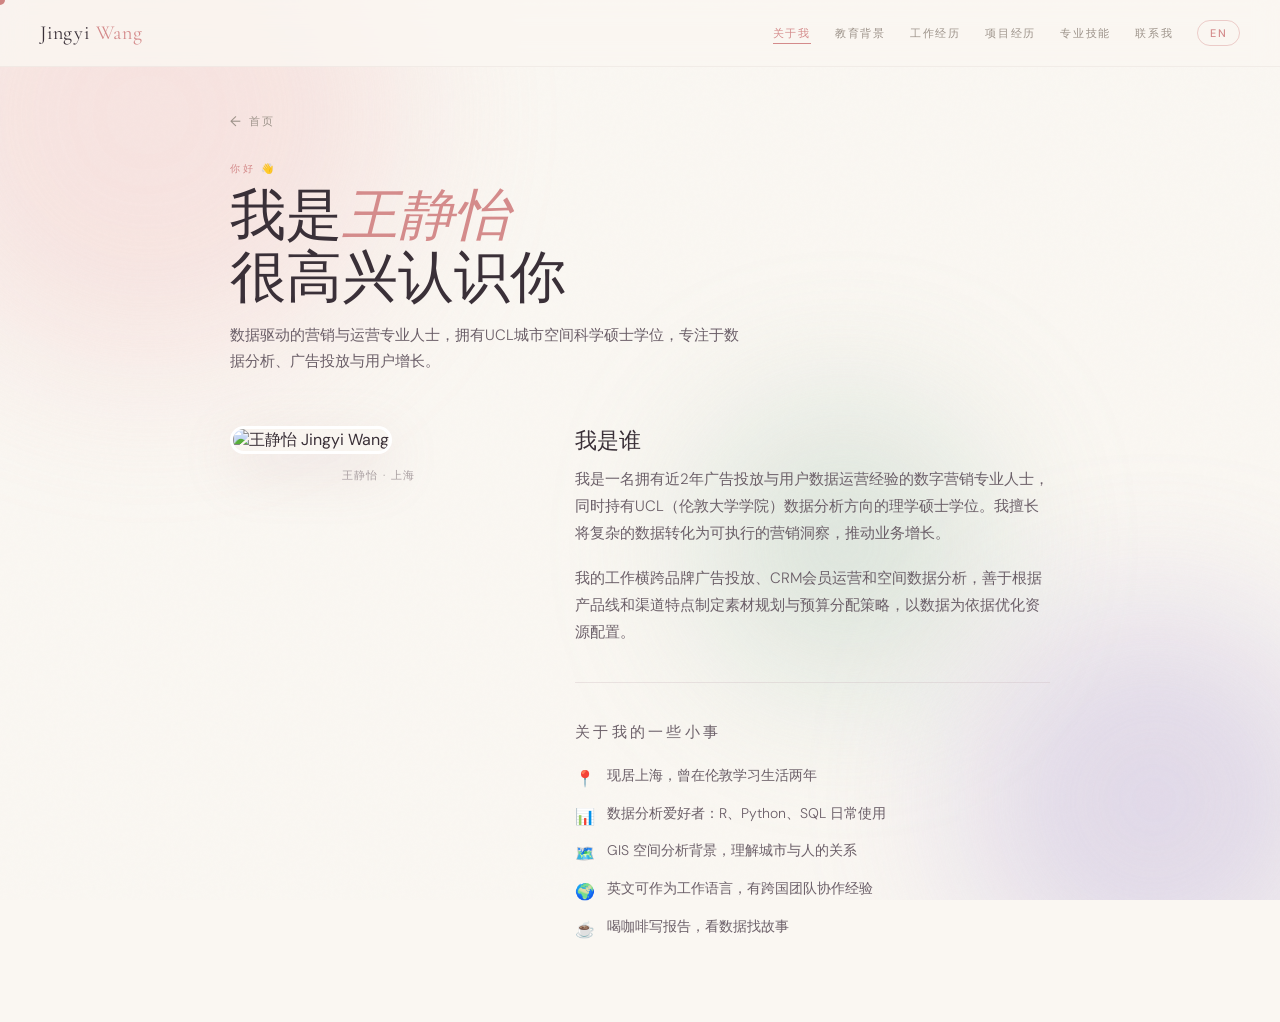
==== about.html @ b6c68acf "Add files via upload" ====
<!DOCTYPE html>
<html lang="zh">
<head>
<meta charset="UTF-8"><meta name="viewport" content="width=device-width,initial-scale=1.0">
<title>关于我 — 王静怡</title>
<link rel="stylesheet" href="shared.css">
<style>
.about-grid{display:grid;grid-template-columns:1fr 1.6fr;gap:48px;align-items:start}
.about-photo-col{position:sticky;top:110px}
.about-photo{width:100%;aspect-ratio:3/4;border-radius:24px;object-fit:cover;box-shadow:0 16px 56px rgba(180,140,150,.2);border:3px solid #fff}
.photo-caption{font-size:11px;color:var(--text-light);letter-spacing:.12em;text-transform:uppercase;margin-top:14px;text-align:center}
.about-text h3{font-family:'Cormorant Garamond',serif;font-size:22px;font-weight:400;color:var(--text-dark);margin-bottom:10px}
.about-text p{font-size:15px;color:var(--text-mid);line-height:1.8;margin-bottom:18px;font-weight:300}
.fact-list{list-style:none;display:flex;flex-direction:column;gap:10px;margin-top:16px}
.fact-list li{display:flex;align-items:flex-start;gap:12px;font-size:14px;color:var(--text-mid);font-weight:300;line-height:1.6}
.fact-icon{font-size:16px;flex-shrink:0;margin-top:2px}
.fact-section-title{font-size:10px;letter-spacing:.22em;text-transform:uppercase;color:var(--rose);margin-bottom:12px;font-weight:500}
@media(max-width:640px){.about-grid{grid-template-columns:1fr}.about-photo{aspect-ratio:1;max-width:240px;margin:0 auto;display:block}.about-photo-col{position:static}}
</style>
</head>
<body>
<div class="cursor" id="cursor"></div>
<div class="overlay" id="overlay"></div>
<div class="bg"><div class="blob blob-1"></div><div class="blob blob-2"></div><div class="blob blob-3"></div></div>
<div class="grain"></div>
<nav class="site-nav">
  <a class="nav-logo" href="index.html">Jingyi <span>Wang</span></a>
  <div class="nav-links">
    <a href="about.html" class="active" data-zh="关于我" data-en="About">关于我</a>
    <a href="education.html" data-zh="教育背景" data-en="Education">教育背景</a>
    <a href="work.html" data-zh="工作经历" data-en="Experience">工作经历</a>
    <a href="projects.html" data-zh="项目经历" data-en="Projects">项目经历</a>
    <a href="skills.html" data-zh="专业技能" data-en="Skills">专业技能</a>
    <a href="contact.html" data-zh="联系我" data-en="Contact">联系我</a>
    <button class="lang-btn" id="langBtn">EN</button>
  </div>
</nav>
<main class="page-main">
  <a class="back-link" href="index.html" data-zh="首页" data-en="Home">首页</a>
  <header class="page-header reveal">
    <p class="page-eyebrow" data-zh="你好 👋" data-en="Hello there 👋">你好 👋</p>
    <h1 class="page-title" data-zh="我是<em>王静怡</em><br>很高兴认识你" data-en="I'm <em>Jingyi</em>,<br>nice to meet you">我是<em>王静怡</em><br>很高兴认识你</h1>
    <p class="page-subtitle" data-zh="数据驱动的营销与运营专业人士，拥有UCL城市空间科学硕士学位，专注于数据分析、广告投放与用户增长。" data-en="Data-driven marketing & operations professional with an MSc from UCL. Passionate about data analysis, paid advertising, and user growth.">数据驱动的营销与运营专业人士，拥有UCL城市空间科学硕士学位，专注于数据分析、广告投放与用户增长。</p>
  </header>
  <div class="about-grid">
    <div class="about-photo-col reveal">
      <img class="about-photo" src="https://avatars.githubusercontent.com/u/115036419?v=4" alt="王静怡 Jingyi Wang">
      <p class="photo-caption">王静怡 · 上海</p>
    </div>
    <div class="about-text">
      <div class="reveal">
        <h3 data-zh="我是谁" data-en="Who I am">我是谁</h3>
        <p data-zh="我是一名拥有近2年广告投放与用户数据运营经验的数字营销专业人士，同时持有UCL（伦敦大学学院）数据分析方向的理学硕士学位。我擅长将复杂的数据转化为可执行的营销洞察，推动业务增长。" data-en="I'm a digital marketing professional with nearly 2 years of experience in paid advertising and user data operations, complemented by an MSc in Data Analysis from UCL. I specialise in turning complex data into actionable marketing insights that drive real business growth.">我是一名拥有近2年广告投放与用户数据运营经验的数字营销专业人士，同时持有UCL（伦敦大学学院）数据分析方向的理学硕士学位。我擅长将复杂的数据转化为可执行的营销洞察，推动业务增长。</p>
        <p data-zh="我的工作横跨品牌广告投放、CRM会员运营和空间数据分析，善于根据产品线和渠道特点制定素材规划与预算分配策略，以数据为依据优化资源配置。" data-en="My work spans brand paid media, CRM membership operations, and spatial data analysis. I excel at developing creative strategies and budget allocation plans tailored to product lines and channels, always guided by data.">我的工作横跨品牌广告投放、CRM会员运营和空间数据分析，善于根据产品线和渠道特点制定素材规划与预算分配策略，以数据为依据优化资源配置。</p>
      </div>
      <hr class="divider">
      <div class="reveal">
        <p class="fact-section-title" data-zh="关于我的一些小事" data-en="A few things about me">关于我的一些小事</p>
        <ul class="fact-list">
          <li><span class="fact-icon">📍</span><span data-zh="现居上海，曾在伦敦学习生活两年" data-en="Based in Shanghai, lived in London for 2 years">现居上海，曾在伦敦学习生活两年</span></li>
          <li><span class="fact-icon">📊</span><span data-zh="数据分析爱好者：R、Python、SQL 日常使用" data-en="Data analysis enthusiast: R, Python, SQL daily">数据分析爱好者：R、Python、SQL 日常使用</span></li>
          <li><span class="fact-icon">🗺️</span><span data-zh="GIS 空间分析背景，理解城市与人的关系" data-en="GIS background — understanding how cities and people connect">GIS 空间分析背景，理解城市与人的关系</span></li>
          <li><span class="fact-icon">🌍</span><span data-zh="英文可作为工作语言，有跨国团队协作经验" data-en="English as working language, experienced in cross-border teams">英文可作为工作语言，有跨国团队协作经验</span></li>
          <li><span class="fact-icon">☕</span><span data-zh="喝咖啡写报告，看数据找故事" data-en="Coffee-fuelled report writer, story-finder in data">喝咖啡写报告，看数据找故事</span></li>
        </ul>
      </div>
    </div>
  </div>
</main>
<script src="_nav.js"></script>
</body>
</html>
---- shared.css ----
@import url('https://fonts.googleapis.com/css2?family=Cormorant+Garamond:ital,wght@0,300;0,400;0,500;1,300;1,400&family=DM+Sans:wght@300;400;500&display=swap');
*,*::before,*::after{box-sizing:border-box;margin:0;padding:0}
:root{
  --cream:#FAF7F2;--blush:#F2C4C4;--rose:#D48B8B;--dusty-pink:#E8B4B8;
  --mauve:#C9A0C0;--lilac:#B8A9D9;--sage:#A8C5B5;--peach:#F0C8A8;
  --warm-grey:#9C9289;--text-dark:#3A3038;--text-mid:#6B5F68;--text-light:#A89EA0;
  --white:#FFFFFF;--card-bg:rgba(255,255,255,0.72);--card-border:rgba(200,180,185,0.25);
}
html{scroll-behavior:smooth}
body{min-height:100vh;background:var(--cream);font-family:'DM Sans',sans-serif;color:var(--text-dark);cursor:none}
.cursor{position:fixed;width:10px;height:10px;border-radius:50%;background:var(--rose);pointer-events:none;transform:translate(-50%,-50%);transition:width .2s,height .2s,background .2s;z-index:9999;mix-blend-mode:multiply}
.cursor.hover{width:26px;height:26px;background:var(--mauve);opacity:.7}
.bg{position:fixed;inset:0;z-index:0;overflow:hidden;pointer-events:none}
.blob{position:absolute;border-radius:50%;filter:blur(80px);opacity:.38;animation:blob-drift 18s ease-in-out infinite alternate}
.blob-1{width:500px;height:500px;background:var(--blush);top:-15%;left:-8%;animation-duration:20s}
.blob-2{width:380px;height:380px;background:var(--lilac);bottom:-10%;right:-5%;animation-duration:24s;animation-delay:-9s}
.blob-3{width:280px;height:280px;background:var(--sage);top:45%;left:55%;animation-duration:17s;animation-delay:-5s}
@keyframes blob-drift{from{transform:translate(0,0) scale(1)}to{transform:translate(24px,18px) scale(1.06)}}
.grain{position:fixed;inset:0;z-index:1;pointer-events:none;opacity:.55;background-image:url("data:image/svg+xml,%3Csvg viewBox='0 0 256 256' xmlns='http://www.w3.org/2000/svg'%3E%3Cfilter id='n'%3E%3CfeTurbulence type='fractalNoise' baseFrequency='0.9' numOctaves='4' stitchTiles='stitch'/%3E%3C/filter%3E%3Crect width='100%25' height='100%25' filter='url(%23n)' opacity='0.035'/%3E%3C/svg%3E")}
.site-nav{position:fixed;top:0;left:0;right:0;z-index:100;display:flex;align-items:center;justify-content:space-between;padding:20px 40px;background:rgba(250,247,242,0.8);backdrop-filter:blur(12px);border-bottom:1px solid rgba(200,180,185,0.18)}
.nav-logo{font-family:'Cormorant Garamond',serif;font-size:20px;font-weight:400;color:var(--text-dark);text-decoration:none;letter-spacing:.04em}
.nav-logo span{color:var(--rose)}
.nav-links{display:flex;gap:24px;align-items:center}
.nav-links a{font-size:11px;font-weight:400;letter-spacing:.16em;text-transform:uppercase;color:var(--warm-grey);text-decoration:none;transition:color .2s;position:relative}
.nav-links a::after{content:'';position:absolute;bottom:-3px;left:0;right:0;height:1px;background:var(--rose);transform:scaleX(0);transform-origin:left;transition:transform .25s ease}
.nav-links a:hover{color:var(--rose)}
.nav-links a:hover::after,.nav-links a.active::after{transform:scaleX(1)}
.nav-links a.active{color:var(--rose)}
.lang-btn{font-size:11px;font-weight:500;letter-spacing:.12em;text-transform:uppercase;padding:5px 12px;border-radius:100px;border:1px solid rgba(212,139,139,.4);background:transparent;color:var(--rose);cursor:none;font-family:'DM Sans',sans-serif;transition:all .2s}
.lang-btn:hover{background:var(--rose);color:#fff}
.page-main{position:relative;z-index:2;max-width:900px;margin:0 auto;padding:110px 40px 80px}
.page-header{margin-bottom:52px}
.page-eyebrow{font-size:10px;font-weight:400;letter-spacing:.25em;text-transform:uppercase;color:var(--rose);margin-bottom:10px}
.page-title{font-family:'Cormorant Garamond',serif;font-size:clamp(34px,6vw,56px);font-weight:300;line-height:1.1;color:var(--text-dark)}
.page-title em{font-style:italic;color:var(--rose)}
.page-subtitle{font-size:15px;font-weight:300;color:var(--text-mid);line-height:1.7;margin-top:14px;max-width:520px}
.card{background:var(--card-bg);border:1px solid var(--card-border);border-radius:20px;padding:28px 32px;backdrop-filter:blur(10px);transition:transform .3s cubic-bezier(.34,1.56,.64,1),box-shadow .3s}
.card:hover{transform:translateY(-4px);box-shadow:0 16px 48px rgba(180,140,150,.15)}
.tag{display:inline-block;font-size:10px;font-weight:500;letter-spacing:.12em;text-transform:uppercase;padding:4px 12px;border-radius:100px;background:rgba(212,139,139,.12);color:var(--rose);border:1px solid rgba(212,139,139,.25);margin:3px 2px}
.tag.sage{background:rgba(168,197,181,.14);color:#3A6B55;border-color:rgba(168,197,181,.3)}
.tag.lilac{background:rgba(184,169,217,.14);color:#4A3A7A;border-color:rgba(184,169,217,.3)}
.tag.peach{background:rgba(240,200,168,.14);color:#8B5C3A;border-color:rgba(240,200,168,.3)}
.tag.mauve{background:rgba(201,160,192,.14);color:#6A3A62;border-color:rgba(201,160,192,.3)}
.overlay{position:fixed;inset:0;background:var(--cream);z-index:9998;transform:scaleY(1);transform-origin:top;animation:curtain-down .55s cubic-bezier(.76,0,.24,1) forwards;pointer-events:none}
@keyframes curtain-down{from{transform:scaleY(1)}to{transform:scaleY(0)}}
.overlay.exit{animation:curtain-up .55s cubic-bezier(.76,0,.24,1) forwards;transform-origin:bottom;pointer-events:all}
@keyframes curtain-up{from{transform:scaleY(0)}to{transform:scaleY(1)}}
.divider{border:none;border-top:1px solid rgba(200,180,185,.3);margin:36px 0}
.back-link{display:inline-flex;align-items:center;gap:6px;font-size:11px;letter-spacing:.16em;text-transform:uppercase;color:var(--warm-grey);text-decoration:none;transition:color .2s;margin-bottom:32px}
.back-link:hover{color:var(--rose)}
.back-link::before{content:'←';font-size:14px}
.reveal{opacity:0;transform:translateY(22px);animation:reveal-up .6s ease forwards}
.reveal:nth-child(1){animation-delay:.05s}.reveal:nth-child(2){animation-delay:.12s}.reveal:nth-child(3){animation-delay:.19s}.reveal:nth-child(4){animation-delay:.26s}.reveal:nth-child(5){animation-delay:.33s}.reveal:nth-child(6){animation-delay:.40s}.reveal:nth-child(7){animation-delay:.47s}.reveal:nth-child(8){animation-delay:.54s}
@keyframes reveal-up{to{opacity:1;transform:translateY(0)}}
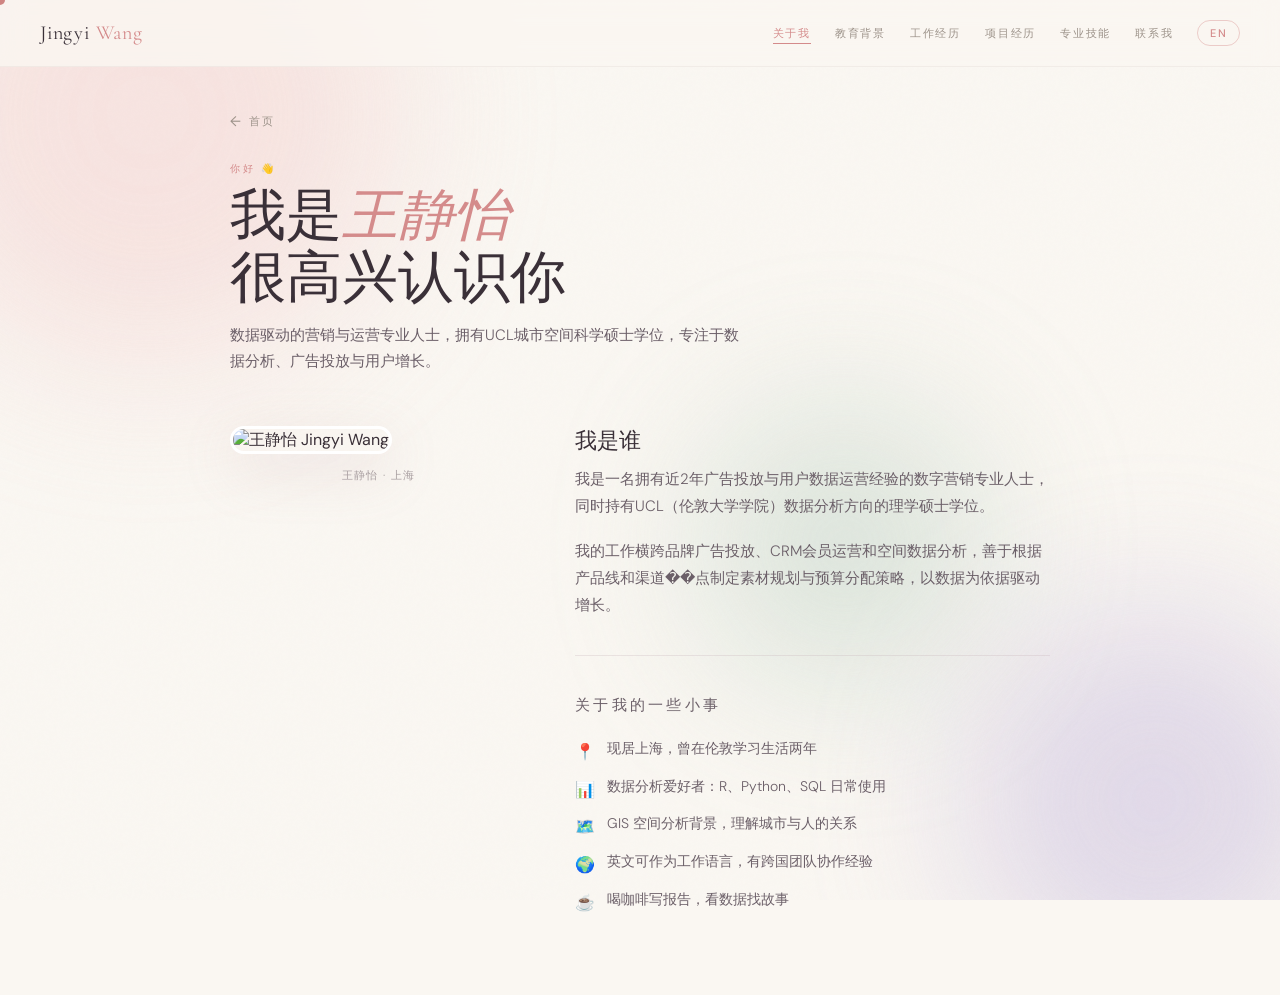
==== commit 2efb567d: "fix: add translation attributes to all pages for complete i18n support" ====
--- a/about.html
+++ b/about.html
@@ -40,18 +40,18 @@
   <header class="page-header reveal">
     <p class="page-eyebrow" data-zh="你好 👋" data-en="Hello there 👋">你好 👋</p>
     <h1 class="page-title" data-zh="我是<em>王静怡</em><br>很高兴认识你" data-en="I'm <em>Jingyi</em>,<br>nice to meet you">我是<em>王静怡</em><br>很高兴认识你</h1>
-    <p class="page-subtitle" data-zh="数据驱动的营销与运营专业人士，拥有UCL城市空间科学硕士学位，专注于数据分析、广告投放与用户增长。" data-en="Data-driven marketing & operations professional with an MSc from UCL. Passionate about data analysis, paid advertising, and user growth.">数据驱动的营销与运营专业人士，拥有UCL城市空间科学硕士学位，专注于数据分析、广告投放与用户增长。</p>
+    <p class="page-subtitle" data-zh="数据驱动的营销与运营专业人士，拥有UCL城市空间科学硕士学位，专注于数据分析、广告投放与用户增长。" data-en="Data-driven marketer & operator with UCL MSc. Focused on analytics, paid advertising & user growth.">数据驱动的营销与运营专业人士，拥有UCL城市空间科学硕士学位，专注于数据分析、广���投放与用户增长。</p>
   </header>
   <div class="about-grid">
     <div class="about-photo-col reveal">
       <img class="about-photo" src="https://avatars.githubusercontent.com/u/115036419?v=4" alt="王静怡 Jingyi Wang">
-      <p class="photo-caption">王静怡 · 上海</p>
+      <p class="photo-caption" data-zh="王静怡 · 上海" data-en="Jingyi Wang · Shanghai">王静怡 · 上海</p>
     </div>
     <div class="about-text">
       <div class="reveal">
         <h3 data-zh="我是谁" data-en="Who I am">我是谁</h3>
-        <p data-zh="我是一名拥有近2年广告投放与用户数据运营经验的数字营销专业人士，同时持有UCL（伦敦大学学院）数据分析方向的理学硕士学位。我擅长将复杂的数据转化为可执行的营销洞察，推动业务增长。" data-en="I'm a digital marketing professional with nearly 2 years of experience in paid advertising and user data operations, complemented by an MSc in Data Analysis from UCL. I specialise in turning complex data into actionable marketing insights that drive real business growth.">我是一名拥有近2年广告投放与用户数据运营经验的数字营销专业人士，同时持有UCL（伦敦大学学院）数据分析方向的理学硕士学位。我擅长将复杂的数据转化为可执行的营销洞察，推动业务增长。</p>
-        <p data-zh="我的工作横跨品牌广告投放、CRM会员运营和空间数据分析，善于根据产品线和渠道特点制定素材规划与预算分配策略，以数据为依据优化资源配置。" data-en="My work spans brand paid media, CRM membership operations, and spatial data analysis. I excel at developing creative strategies and budget allocation plans tailored to product lines and channels, always guided by data.">我的工作横跨品牌广告投放、CRM会员运营和空间数据分析，善于根据产品线和渠道特点制定素材规划与预算分配策略，以数据为依据优化资源配置。</p>
+        <p data-zh="我是一名拥有近2年广告投放与用户数据运营经验的数字营销专业人士，同时持有UCL（伦敦大学学院）数据分析方向的理学硕士学位。" data-en="I'm a digital marketer with ~2 years of paid advertising and CRM experience, plus an MSc in Data Analysis from UCL.">我是一名拥有近2年广告投放与用户数据运营经验的数字营销专业人士，同时持有UCL（伦敦大学学院）数据分析方向的理学硕士学位。</p>
+        <p data-zh="我的工作横跨品牌广告投放、CRM会员运营和空间数据分析，善于根据产品线和渠道��点制定素材规划与预算分配策略，以数据为依据驱动增长。" data-en="My work spans paid media, CRM, and spatial analytics. I excel at data-driven strategy, audience targeting, and growth optimisation.">我的工作横跨品牌广告投放、CRM会员运营和空间数据分析，善于根据产品线和渠道特点制定素材规划与预算分配策略，以数据为依据驱动增长。</p>
       </div>
       <hr class="divider">
       <div class="reveal">
@@ -69,4 +69,4 @@
 </main>
 <script src="_nav.js"></script>
 </body>
-</html>
+</html>
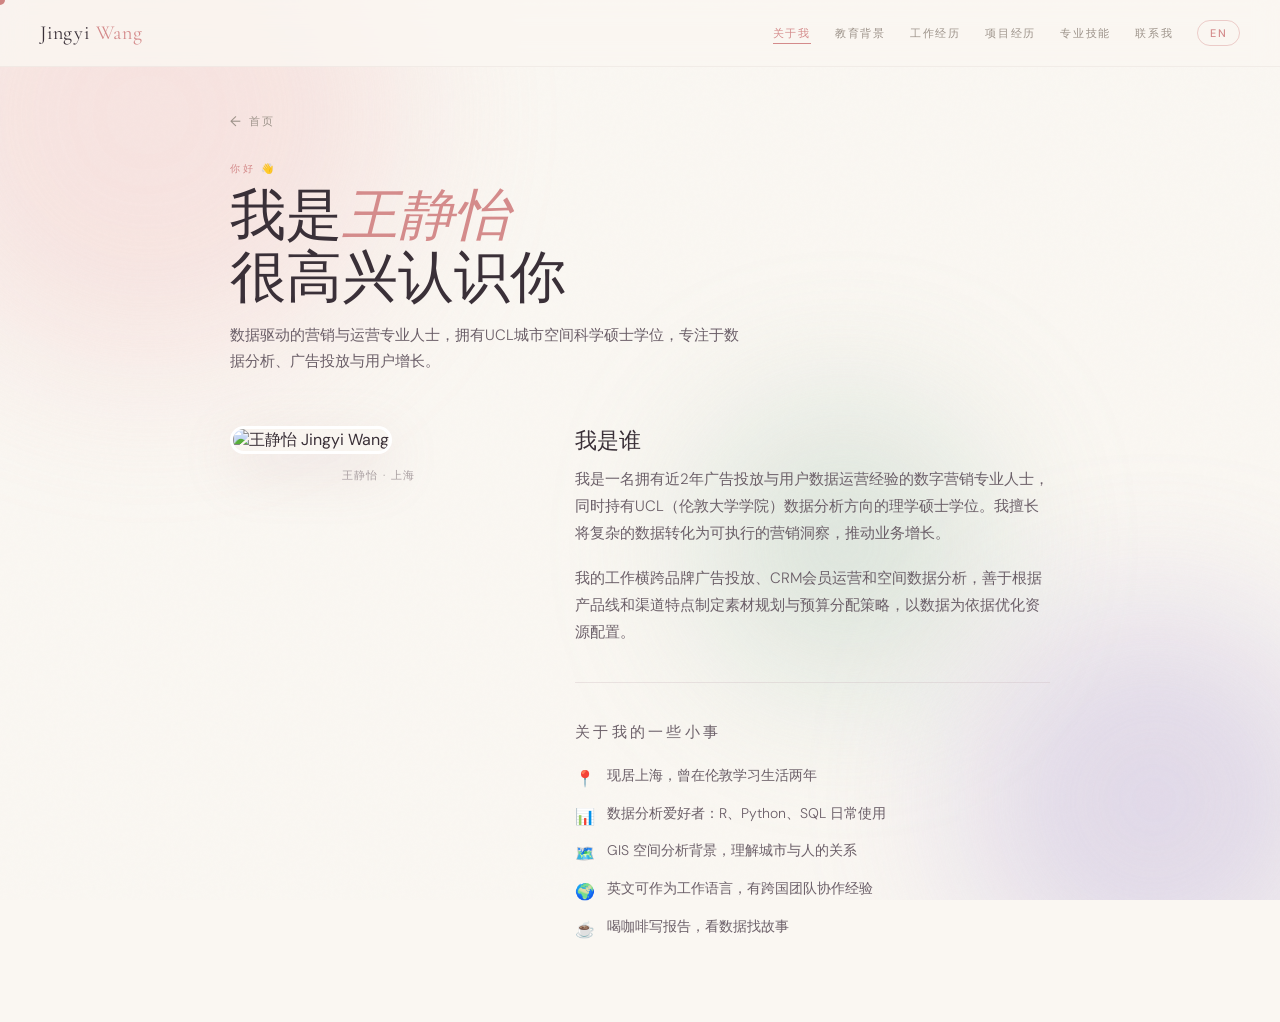
==== commit edc6003b: "Add files via upload" ====
--- a/about.html
+++ b/about.html
@@ -40,18 +40,18 @@
   <header class="page-header reveal">
     <p class="page-eyebrow" data-zh="你好 👋" data-en="Hello there 👋">你好 👋</p>
     <h1 class="page-title" data-zh="我是<em>王静怡</em><br>很高兴认识你" data-en="I'm <em>Jingyi</em>,<br>nice to meet you">我是<em>王静怡</em><br>很高兴认识你</h1>
-    <p class="page-subtitle" data-zh="数据驱动的营销与运营专业人士，拥有UCL城市空间科学硕士学位，专注于数据分析、广告投放与用户增长。" data-en="Data-driven marketer & operator with UCL MSc. Focused on analytics, paid advertising & user growth.">数据驱动的营销与运营专业人士，拥有UCL城市空间科学硕士学位，专注于数据分析、广���投放与用户增长。</p>
+    <p class="page-subtitle" data-zh="数据驱动的营销与运营专业人士，拥有UCL城市空间科学硕士学位，专注于数据分析、广告投放与用户增长。" data-en="Data-driven marketing & operations professional with an MSc from UCL. Passionate about data analysis, paid advertising, and user growth.">数据驱动的营销与运营专业人士，拥有UCL城市空间科学硕士学位，专注于数据分析、广告投放与用户增长。</p>
   </header>
   <div class="about-grid">
     <div class="about-photo-col reveal">
       <img class="about-photo" src="https://avatars.githubusercontent.com/u/115036419?v=4" alt="王静怡 Jingyi Wang">
-      <p class="photo-caption" data-zh="王静怡 · 上海" data-en="Jingyi Wang · Shanghai">王静怡 · 上海</p>
+      <p class="photo-caption">王静怡 · 上海</p>
     </div>
     <div class="about-text">
       <div class="reveal">
         <h3 data-zh="我是谁" data-en="Who I am">我是谁</h3>
-        <p data-zh="我是一名拥有近2年广告投放与用户数据运营经验的数字营销专业人士，同时持有UCL（伦敦大学学院）数据分析方向的理学硕士学位。" data-en="I'm a digital marketer with ~2 years of paid advertising and CRM experience, plus an MSc in Data Analysis from UCL.">我是一名拥有近2年广告投放与用户数据运营经验的数字营销专业人士，同时持有UCL（伦敦大学学院）数据分析方向的理学硕士学位。</p>
-        <p data-zh="我的工作横跨品牌广告投放、CRM会员运营和空间数据分析，善于根据产品线和渠道��点制定素材规划与预算分配策略，以数据为依据驱动增长。" data-en="My work spans paid media, CRM, and spatial analytics. I excel at data-driven strategy, audience targeting, and growth optimisation.">我的工作横跨品牌广告投放、CRM会员运营和空间数据分析，善于根据产品线和渠道特点制定素材规划与预算分配策略，以数据为依据驱动增长。</p>
+        <p data-zh="我是一名拥有近2年广告投放与用户数据运营经验的数字营销专业人士，同时持有UCL（伦敦大学学院）数据分析方向的理学硕士学位。我擅长将复杂的数据转化为可执行的营销洞察，推动业务增长。" data-en="I'm a digital marketing professional with nearly 2 years of experience in paid advertising and user data operations, complemented by an MSc in Data Analysis from UCL. I specialise in turning complex data into actionable marketing insights that drive real business growth.">我是一名拥有近2年广告投放与用户数据运营经验的数字营销专业人士，同时持有UCL（伦敦大学学院）数据分析方向的理学硕士学位。我擅长将复杂的数据转化为可执行的营销洞察，推动业务增长。</p>
+        <p data-zh="我的工作横跨品牌广告投放、CRM会员运营和空间数据分析，善于根据产品线和渠道特点制定素材规划与预算分配策略，以数据为依据优化资源配置。" data-en="My work spans brand paid media, CRM membership operations, and spatial data analysis. I excel at developing creative strategies and budget allocation plans tailored to product lines and channels, always guided by data.">我的工作横跨品牌广告投放、CRM会员运营和空间数据分析，善于根据产品线和渠道特点制定素材规划与预算分配策略，以数据为依据优化资源配置。</p>
       </div>
       <hr class="divider">
       <div class="reveal">
@@ -69,4 +69,4 @@
 </main>
 <script src="_nav.js"></script>
 </body>
-</html>+</html>
